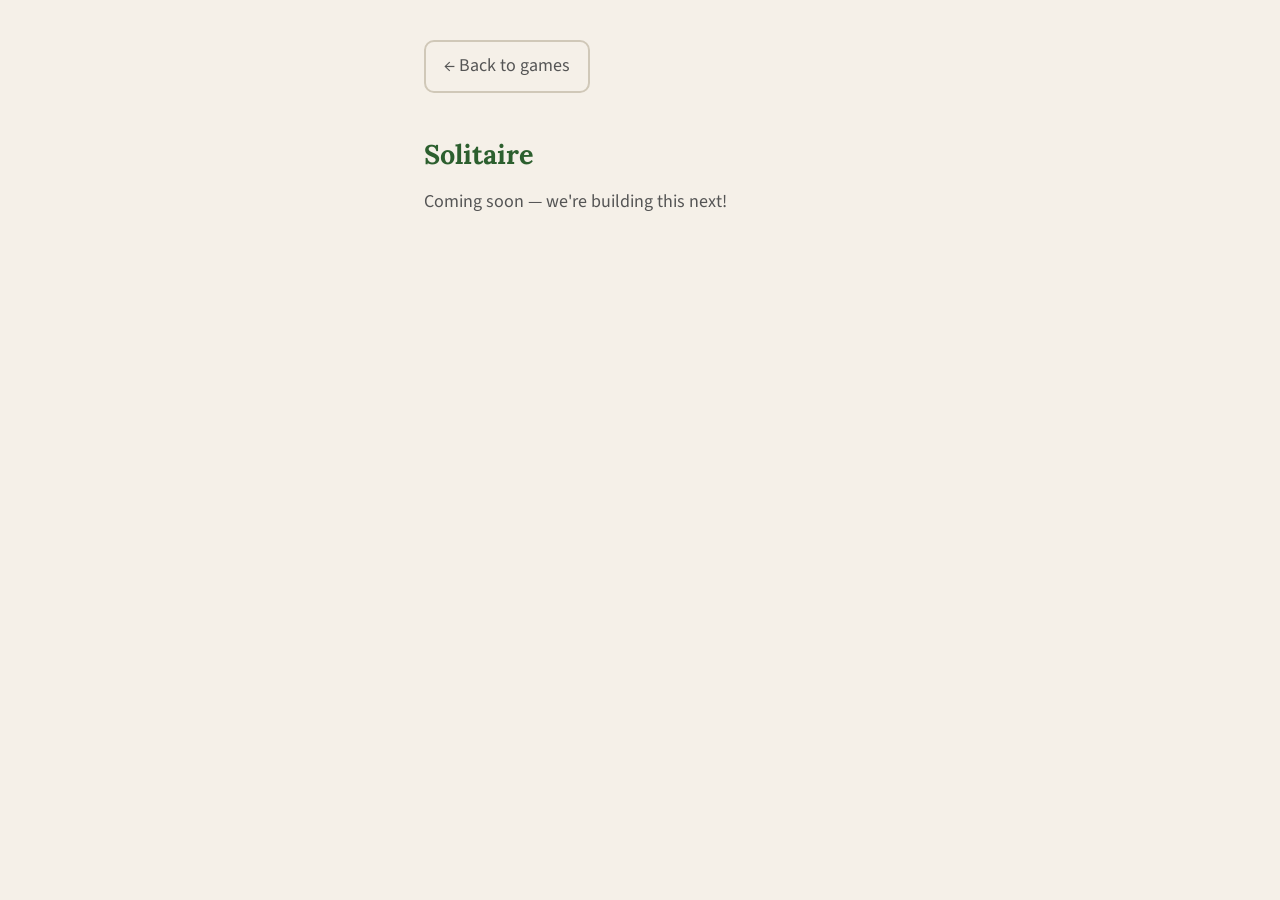
==== games/solitaire/index.html @ 072a04eb "Create index.html" ====
<!DOCTYPE html>
<html lang="en">
<head>
  <meta charset="UTF-8" />
  <meta name="viewport" content="width=device-width, initial-scale=1.0" />
  <title>Solitaire — SafePlay</title>
  <link rel="stylesheet" href="../../css/main.css" />
</head>
<body style="padding: 40px 24px; max-width: 480px; margin: 0 auto;">
  <a href="../../index.html" class="back-btn">&#8592; Back to games</a>
  <h2 style="margin-top: 40px; font-family: 'Lora', serif; color: #2C5F2E;">Solitaire</h2>
  <p style="margin-top: 12px; color: #555;">Coming soon — we're building this next!</p>
</body>
</html>
---- css/main.css ----
/* =============================================
   SafePlay — Main Stylesheet
   Designed for elderly users:
   - Large text (minimum 18px)
   - High contrast colours
   - Generous touch targets (minimum 44px tall)
   - Simple, calm layout with no distractions
   ============================================= */
 
/* --- Google Font (loaded from Google — remove if fully offline needed) --- */
@import url('https://fonts.googleapis.com/css2?family=Lora:wght@400;600&family=Source+Sans+3:wght@400;600&display=swap');
 
/* --- CSS Variables (easy to change the whole colour scheme here) --- */
:root {
  --bg:           #F5F0E8;   /* warm cream background — easy on the eyes */
  --surface:      #FFFFFF;   /* white cards */
  --primary:      #2C5F2E;   /* deep green — calm, trustworthy */
  --primary-dark: #1A3D1B;
  --accent:       #8B1A1A;   /* deep red for Solitaire card suits */
  --text:         #1A1A1A;   /* near-black for maximum readability */
  --text-muted:   #555555;
  --border:       #D0C8B8;
  --radius:       16px;
  --shadow:       0 4px 20px rgba(0,0,0,0.10);
}
 
/* --- Reset & Base --- */
*, *::before, *::after {
  box-sizing: border-box;
  margin: 0;
  padding: 0;
}
 
html {
  font-size: 18px; /* base size — larger than usual for readability */
  -webkit-text-size-adjust: 100%;
}
 
body {
  font-family: 'Source Sans 3', 'Helvetica Neue', sans-serif;
  background-color: var(--bg);
  color: var(--text);
  min-height: 100vh;
  line-height: 1.6;
}
 
/* --- Home Screen Layout --- */
.home-screen {
  max-width: 480px;
  margin: 0 auto;
  padding: 40px 24px 32px;
  display: flex;
  flex-direction: column;
  min-height: 100vh;
}
 
/* --- Header --- */
.home-header {
  text-align: center;
  margin-bottom: 48px;
}
 
.logo {
  font-size: 56px;
  line-height: 1;
  margin-bottom: 12px;
  color: var(--primary);
}
 
.home-header h1 {
  font-family: 'Lora', Georgia, serif;
  font-size: 2.4rem;   /* ~43px */
  font-weight: 600;
  color: var(--primary);
  letter-spacing: -0.5px;
  margin-bottom: 8px;
}
 
.tagline {
  font-size: 1rem;
  color: var(--text-muted);
  letter-spacing: 0.3px;
}
 
/* --- Game Cards Grid --- */
.game-grid {
  display: flex;
  flex-direction: column;
  gap: 20px;
  flex: 1;
}
 
/* --- Individual Game Card --- */
.game-card {
  display: flex;
  align-items: center;
  gap: 20px;
  background: var(--surface);
  border: 1.5px solid var(--border);
  border-radius: var(--radius);
  padding: 28px 24px;
  text-decoration: none;
  color: var(--text);
  box-shadow: var(--shadow);
  transition: transform 0.15s ease, box-shadow 0.15s ease;
  min-height: 100px; /* generous touch target */
  cursor: pointer;
}
 
.game-card:hover,
.game-card:focus {
  transform: translateY(-2px);
  box-shadow: 0 8px 28px rgba(0,0,0,0.14);
  outline: 3px solid var(--primary);
  outline-offset: 2px;
}
 
.game-card:active {
  transform: translateY(0px);
}
 
/* Solitaire card accent */
#card-solitaire {
  border-left: 6px solid var(--accent);
}
 
/* Sudoku card accent */
#card-sudoku {
  border-left: 6px solid var(--primary);
}
 
.game-icon {
  font-size: 2.4rem;
  width: 56px;
  text-align: center;
  flex-shrink: 0;
  line-height: 1;
}
 
.game-info {
  flex: 1;
}
 
.game-info h2 {
  font-family: 'Lora', Georgia, serif;
  font-size: 1.5rem;   /* ~27px */
  font-weight: 600;
  margin-bottom: 4px;
  color: var(--text);
}
 
.game-info p {
  font-size: 0.95rem;
  color: var(--text-muted);
}
 
.game-arrow {
  font-size: 2rem;
  color: var(--border);
  flex-shrink: 0;
}
 
/* --- Footer --- */
.home-footer {
  text-align: center;
  margin-top: 40px;
  padding-top: 20px;
  border-top: 1px solid var(--border);
}
 
.home-footer p {
  font-size: 0.85rem;
  color: var(--text-muted);
  letter-spacing: 0.2px;
}
 
/* --- Utility: back button (used inside game pages) --- */
.back-btn {
  display: inline-flex;
  align-items: center;
  gap: 8px;
  background: none;
  border: 2px solid var(--border);
  border-radius: 10px;
  padding: 10px 18px;
  font-size: 1rem;
  font-family: inherit;
  color: var(--text-muted);
  cursor: pointer;
  text-decoration: none;
  transition: border-color 0.15s, color 0.15s;
  min-height: 44px; /* iOS minimum touch target */
}
 
.back-btn:hover {
  border-color: var(--primary);
  color: var(--primary);
}
 
/* --- Responsive: larger screens get a bit more breathing room --- */
@media (min-width: 600px) {
  .home-screen {
    padding: 60px 32px 40px;
  }
  .game-card {
    padding: 32px 28px;
  }
}
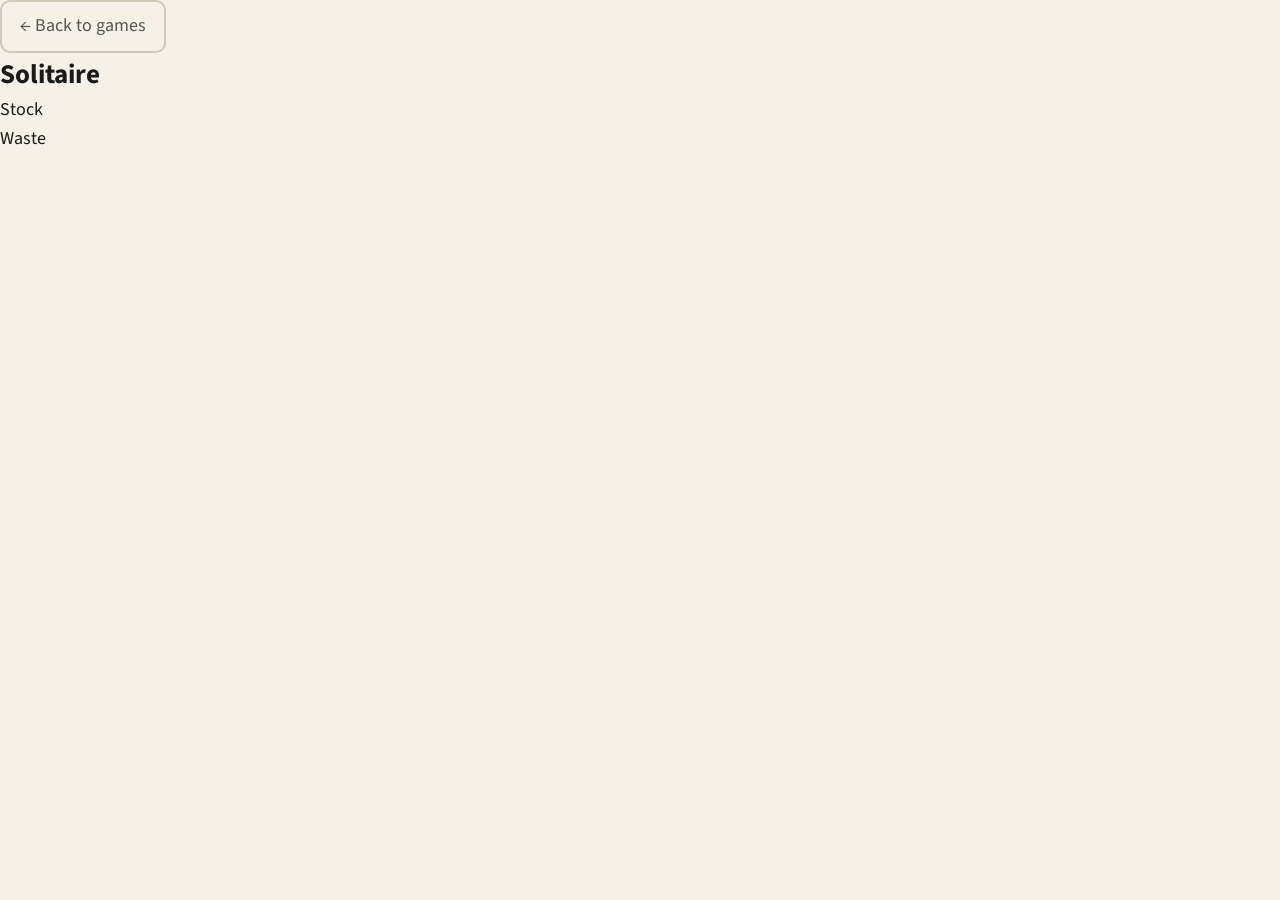
==== commit cf131ce2: "Update index.html" ====
--- a/games/solitaire/index.html
+++ b/games/solitaire/index.html
@@ -6,9 +6,50 @@
   <title>Solitaire — SafePlay</title>
   <link rel="stylesheet" href="../../css/main.css" />
 </head>
-<body style="padding: 40px 24px; max-width: 480px; margin: 0 auto;">
-  <a href="../../index.html" class="back-btn">&#8592; Back to games</a>
-  <h2 style="margin-top: 40px; font-family: 'Lora', serif; color: #2C5F2E;">Solitaire</h2>
-  <p style="margin-top: 12px; color: #555;">Coming soon — we're building this next!</p>
+
+<body>
+
+  <div class="solitaire-page">
+
+    <a href="../../index.html" class="back-btn">← Back to games</a>
+
+    <h2 class="game-title">Solitaire</h2>
+
+    <div id="game">
+
+      <!-- TOP ROW -->
+      <div id="top-row">
+
+        <div id="stock" class="pile">Stock</div>
+        <div id="waste" class="pile">Waste</div>
+
+        <div id="foundations">
+          <div class="foundation" data-f="0"></div>
+          <div class="foundation" data-f="1"></div>
+          <div class="foundation" data-f="2"></div>
+          <div class="foundation" data-f="3"></div>
+        </div>
+
+      </div>
+
+      <!-- TABLEAU -->
+      <div id="tableau">
+        <div class="column" data-col="0"></div>
+        <div class="column" data-col="1"></div>
+        <div class="column" data-col="2"></div>
+        <div class="column" data-col="3"></div>
+        <div class="column" data-col="4"></div>
+        <div class="column" data-col="5"></div>
+        <div class="column" data-col="6"></div>
+      </div>
+
+    </div>
+
+  </div>
+
+  <script src="game.js"></script>
+  <script src="ui.js"></script>
+  <script src="drag.js"></script>
+
 </body>
 </html>
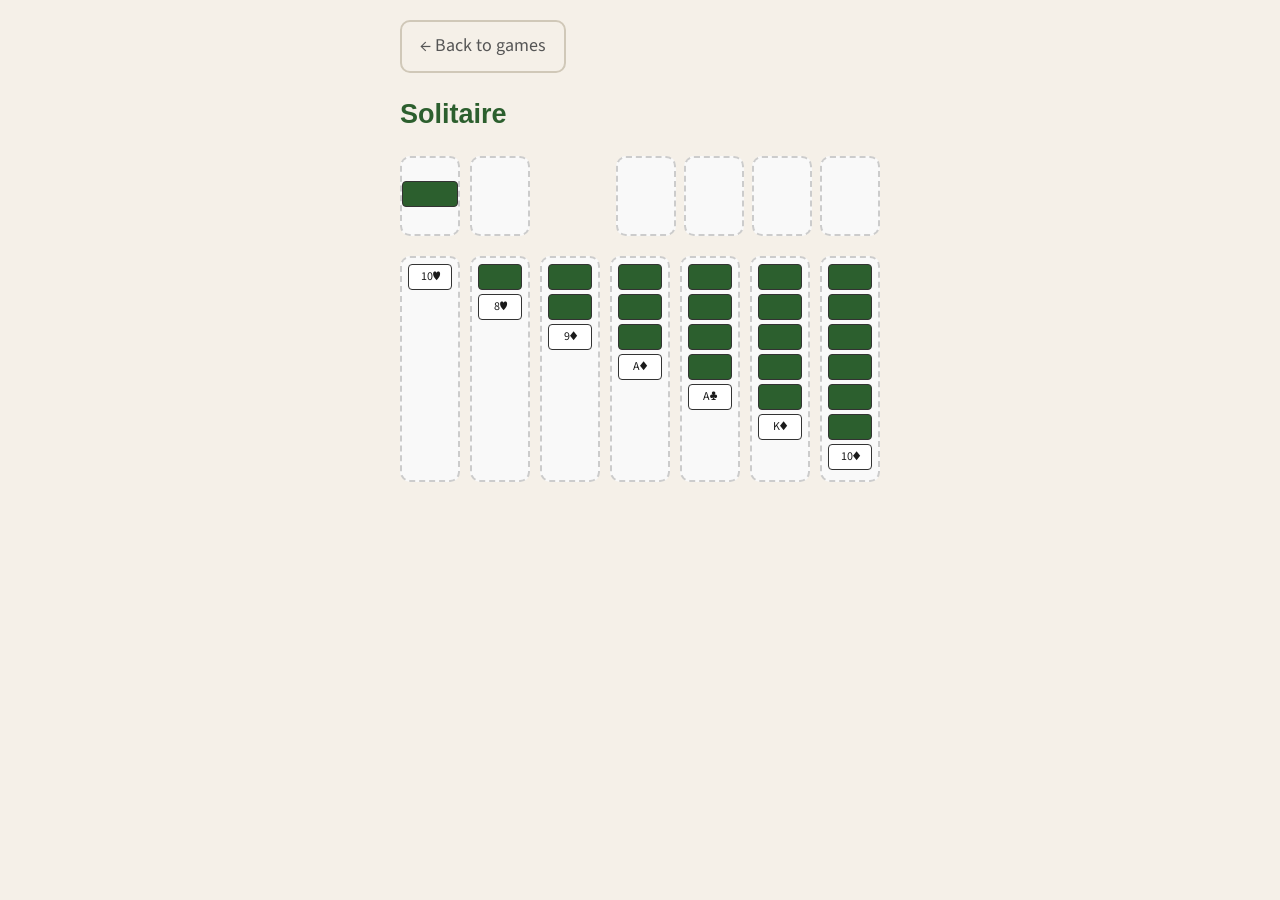
==== commit 0534907a: "Update index.html" ====
--- a/games/solitaire/index.html
+++ b/games/solitaire/index.html
@@ -47,9 +47,12 @@
 
   </div>
 
-  <script src="game.js"></script>
-  <script src="ui.js"></script>
-  <script src="drag.js"></script>
-
+<script src="game.js"></script>
+<script src="ui.js"></script>
+<script src="drag.js"></script>
+<script>
+  window.onload = () => startGame();
+</script>
+  
 </body>
 </html>
--- a/css/main.css
+++ b/css/main.css
@@ -206,4 +206,91 @@
     padding: 32px 28px;
   }
 }
- 
+
+
+/* =========================
+   SAFEPLAY SOLITAIRE
+   ========================= */
+
+.solitaire-page {
+  max-width: 520px;
+  margin: 0 auto;
+  padding: 20px;
+}
+
+.game-title {
+  margin-top: 20px;
+  color: #2C5F2E;
+  font-family: sans-serif;
+}
+
+#game {
+  margin-top: 20px;
+}
+
+/* TOP ROW */
+#top-row {
+  display: flex;
+  gap: 10px;
+  align-items: flex-start;
+  margin-bottom: 20px;
+}
+
+#foundations {
+  display: flex;
+  gap: 8px;
+  margin-left: auto;
+}
+
+/* PILES */
+.pile,
+.foundation,
+.column {
+  width: 60px;
+  min-height: 80px;
+  border: 2px dashed #ccc;
+  border-radius: 10px;
+  background: #f9f9f9;
+}
+
+/* TABLEAU */
+#tableau {
+  display: flex;
+  gap: 10px;
+  justify-content: center;
+}
+
+/* CARDS */
+.card {
+  width: 100%;
+  height: 26px;
+  background: white;
+  border: 1px solid #333;
+  border-radius: 4px;
+  margin-bottom: 4px;
+  display: flex;
+  align-items: center;
+  justify-content: center;
+  font-size: 12px;
+  user-select: none;
+}
+
+/* BACK OF CARD */
+.card.back {
+  background: #2C5F2E;
+  color: white;
+}
+
+.card {
+  cursor: pointer;
+}
+
+.column {
+  padding: 6px;
+}
+
+#stock, #waste {
+  display: flex;
+  align-items: center;
+  justify-content: center;
+}
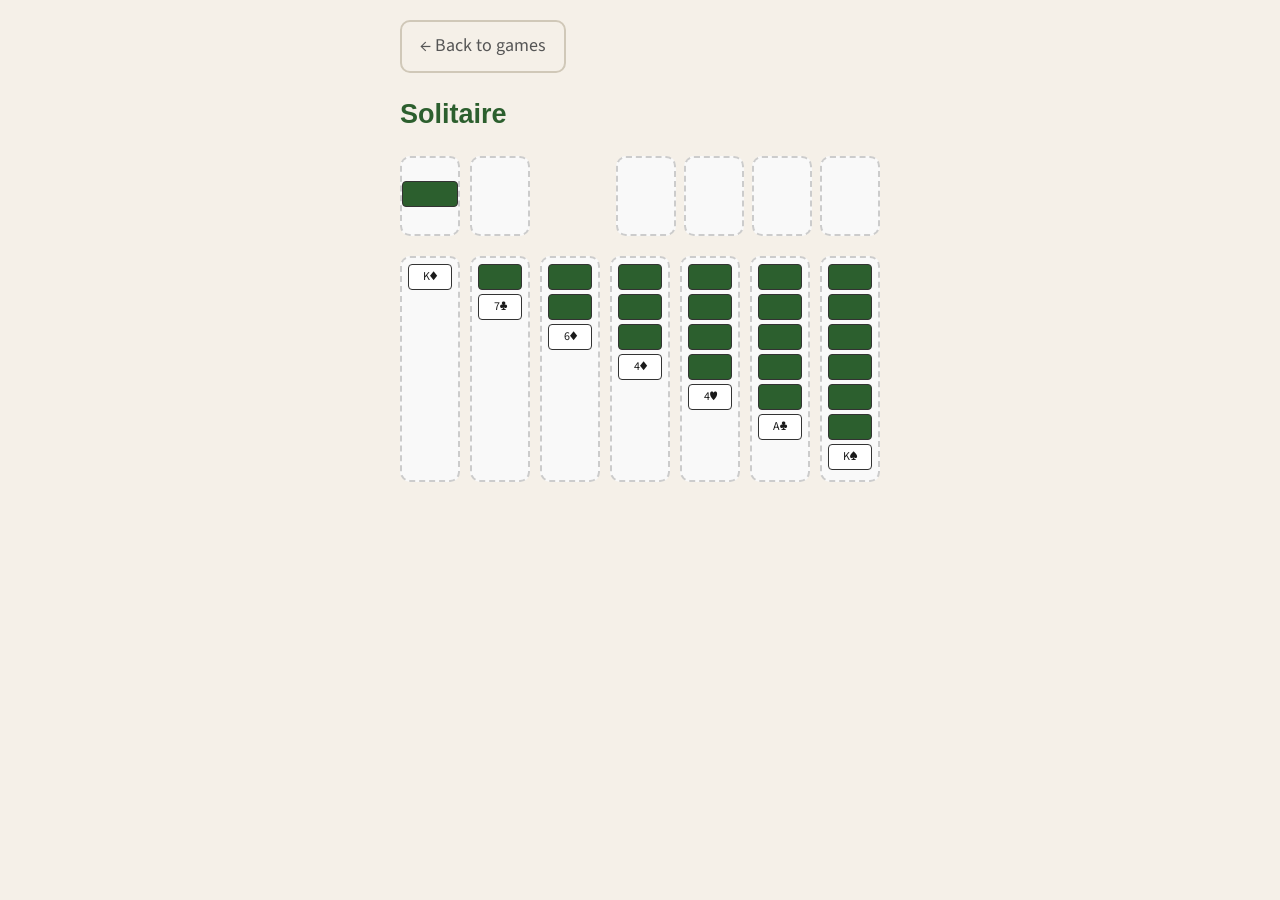
==== commit 0c0e5867: "Update index.html" ====
--- a/games/solitaire/index.html
+++ b/games/solitaire/index.html
@@ -47,9 +47,7 @@
 
   </div>
 
-<script src="game.js"></script>
-<script src="ui.js"></script>
-<script src="drag.js"></script>
+<script type="module" src="solitaire.js"></script>
 <script>
   window.onload = () => startGame();
 </script>
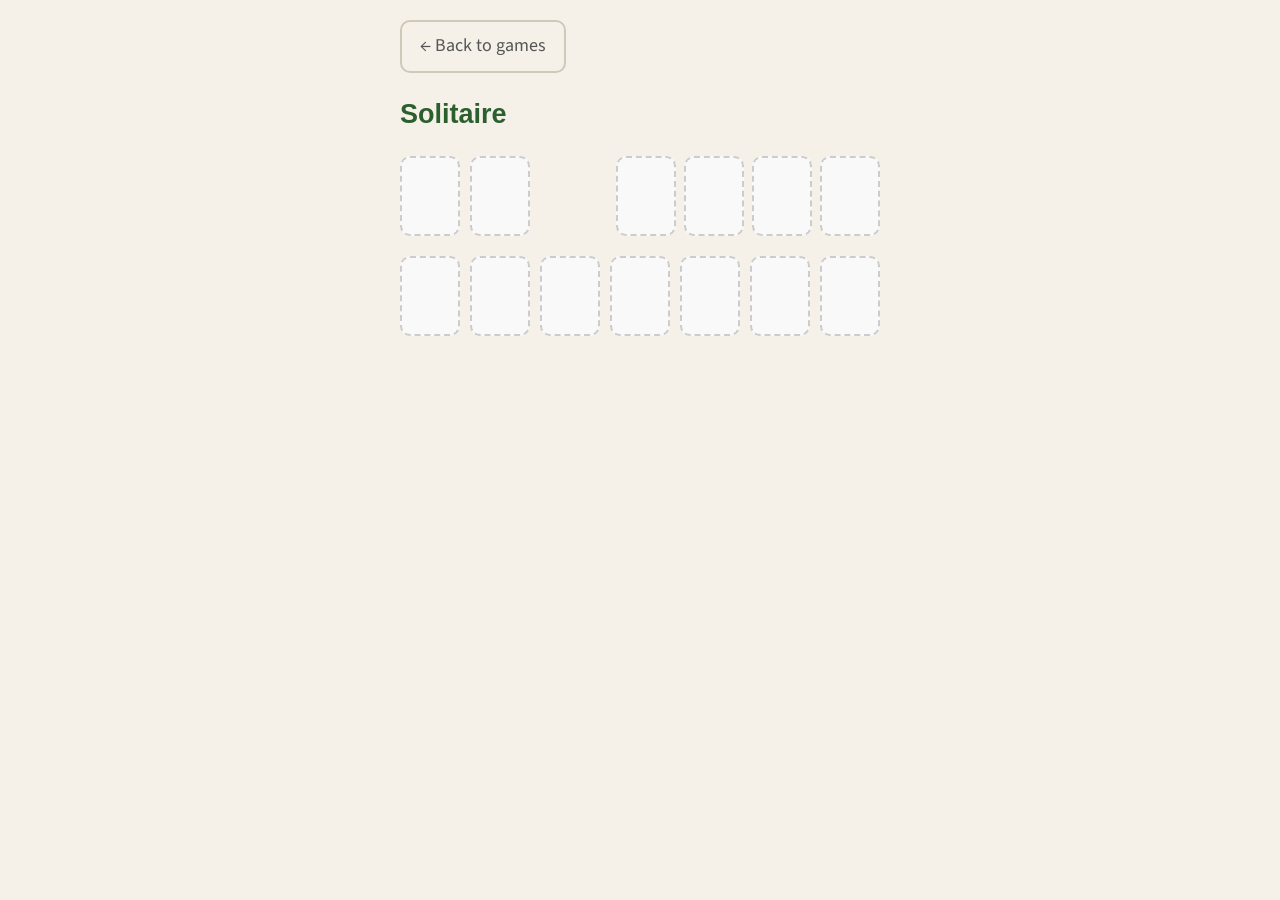
==== commit c811acdb: "Update index.html" ====
--- a/games/solitaire/index.html
+++ b/games/solitaire/index.html
@@ -17,11 +17,10 @@
 
     <div id="game">
 
-      <!-- TOP ROW -->
       <div id="top-row">
 
-        <div id="stock" class="pile">Stock</div>
-        <div id="waste" class="pile">Waste</div>
+        <div id="stock" class="pile"></div>
+        <div id="waste" class="pile"></div>
 
         <div id="foundations">
           <div class="foundation" data-f="0"></div>
@@ -32,7 +31,6 @@
 
       </div>
 
-      <!-- TABLEAU -->
       <div id="tableau">
         <div class="column" data-col="0"></div>
         <div class="column" data-col="1"></div>
@@ -48,9 +46,6 @@
   </div>
 
 <script type="module" src="solitaire.js"></script>
-<script>
-  window.onload = () => startGame();
-</script>
-  
+
 </body>
 </html>
--- a/css/main.css
+++ b/css/main.css
@@ -6,36 +6,36 @@
    - Generous touch targets (minimum 44px tall)
    - Simple, calm layout with no distractions
    ============================================= */
- 
-/* --- Google Font (loaded from Google — remove if fully offline needed) --- */
+
+/* --- Google Font --- */
 @import url('https://fonts.googleapis.com/css2?family=Lora:wght@400;600&family=Source+Sans+3:wght@400;600&display=swap');
- 
-/* --- CSS Variables (easy to change the whole colour scheme here) --- */
+
+/* --- CSS Variables --- */
 :root {
-  --bg:           #F5F0E8;   /* warm cream background — easy on the eyes */
-  --surface:      #FFFFFF;   /* white cards */
-  --primary:      #2C5F2E;   /* deep green — calm, trustworthy */
+  --bg:           #F5F0E8;
+  --surface:      #FFFFFF;
+  --primary:      #2C5F2E;
   --primary-dark: #1A3D1B;
-  --accent:       #8B1A1A;   /* deep red for Solitaire card suits */
-  --text:         #1A1A1A;   /* near-black for maximum readability */
+  --accent:       #8B1A1A;
+  --text:         #1A1A1A;
   --text-muted:   #555555;
   --border:       #D0C8B8;
   --radius:       16px;
   --shadow:       0 4px 20px rgba(0,0,0,0.10);
 }
- 
-/* --- Reset & Base --- */
+
+/* --- Reset --- */
 *, *::before, *::after {
   box-sizing: border-box;
   margin: 0;
   padding: 0;
 }
- 
+
 html {
-  font-size: 18px; /* base size — larger than usual for readability */
+  font-size: 18px;
   -webkit-text-size-adjust: 100%;
 }
- 
+
 body {
   font-family: 'Source Sans 3', 'Helvetica Neue', sans-serif;
   background-color: var(--bg);
@@ -43,8 +43,8 @@
   min-height: 100vh;
   line-height: 1.6;
 }
- 
-/* --- Home Screen Layout --- */
+
+/* --- Home Screen --- */
 .home-screen {
   max-width: 480px;
   margin: 0 auto;
@@ -53,44 +53,40 @@
   flex-direction: column;
   min-height: 100vh;
 }
- 
-/* --- Header --- */
+
 .home-header {
   text-align: center;
   margin-bottom: 48px;
 }
- 
+
 .logo {
   font-size: 56px;
   line-height: 1;
   margin-bottom: 12px;
   color: var(--primary);
 }
- 
+
 .home-header h1 {
   font-family: 'Lora', Georgia, serif;
-  font-size: 2.4rem;   /* ~43px */
+  font-size: 2.4rem;
   font-weight: 600;
   color: var(--primary);
-  letter-spacing: -0.5px;
   margin-bottom: 8px;
 }
- 
+
 .tagline {
   font-size: 1rem;
   color: var(--text-muted);
-  letter-spacing: 0.3px;
-}
- 
-/* --- Game Cards Grid --- */
+}
+
+/* --- Game Cards --- */
 .game-grid {
   display: flex;
   flex-direction: column;
   gap: 20px;
   flex: 1;
 }
- 
-/* --- Individual Game Card --- */
+
 .game-card {
   display: flex;
   align-items: center;
@@ -103,115 +99,30 @@
   color: var(--text);
   box-shadow: var(--shadow);
   transition: transform 0.15s ease, box-shadow 0.15s ease;
-  min-height: 100px; /* generous touch target */
+  min-height: 100px;
   cursor: pointer;
 }
- 
+
 .game-card:hover,
 .game-card:focus {
   transform: translateY(-2px);
   box-shadow: 0 8px 28px rgba(0,0,0,0.14);
   outline: 3px solid var(--primary);
-  outline-offset: 2px;
-}
- 
+}
+
 .game-card:active {
   transform: translateY(0px);
 }
- 
-/* Solitaire card accent */
+
 #card-solitaire {
   border-left: 6px solid var(--accent);
 }
- 
-/* Sudoku card accent */
+
 #card-sudoku {
   border-left: 6px solid var(--primary);
 }
- 
-.game-icon {
-  font-size: 2.4rem;
-  width: 56px;
-  text-align: center;
-  flex-shrink: 0;
-  line-height: 1;
-}
- 
-.game-info {
-  flex: 1;
-}
- 
-.game-info h2 {
-  font-family: 'Lora', Georgia, serif;
-  font-size: 1.5rem;   /* ~27px */
-  font-weight: 600;
-  margin-bottom: 4px;
-  color: var(--text);
-}
- 
-.game-info p {
-  font-size: 0.95rem;
-  color: var(--text-muted);
-}
- 
-.game-arrow {
-  font-size: 2rem;
-  color: var(--border);
-  flex-shrink: 0;
-}
- 
-/* --- Footer --- */
-.home-footer {
-  text-align: center;
-  margin-top: 40px;
-  padding-top: 20px;
-  border-top: 1px solid var(--border);
-}
- 
-.home-footer p {
-  font-size: 0.85rem;
-  color: var(--text-muted);
-  letter-spacing: 0.2px;
-}
- 
-/* --- Utility: back button (used inside game pages) --- */
-.back-btn {
-  display: inline-flex;
-  align-items: center;
-  gap: 8px;
-  background: none;
-  border: 2px solid var(--border);
-  border-radius: 10px;
-  padding: 10px 18px;
-  font-size: 1rem;
-  font-family: inherit;
-  color: var(--text-muted);
-  cursor: pointer;
-  text-decoration: none;
-  transition: border-color 0.15s, color 0.15s;
-  min-height: 44px; /* iOS minimum touch target */
-}
- 
-.back-btn:hover {
-  border-color: var(--primary);
-  color: var(--primary);
-}
- 
-/* --- Responsive: larger screens get a bit more breathing room --- */
-@media (min-width: 600px) {
-  .home-screen {
-    padding: 60px 32px 40px;
-  }
-  .game-card {
-    padding: 32px 28px;
-  }
-}
-
-
-/* =========================
-   SAFEPLAY SOLITAIRE
-   ========================= */
-
+
+/* --- Game Page Layout --- */
 .solitaire-page {
   max-width: 520px;
   margin: 0 auto;
@@ -220,7 +131,7 @@
 
 .game-title {
   margin-top: 20px;
-  color: #2C5F2E;
+  color: var(--primary);
   font-family: sans-serif;
 }
 
@@ -228,11 +139,10 @@
   margin-top: 20px;
 }
 
-/* TOP ROW */
+/* --- Layout --- */
 #top-row {
   display: flex;
   gap: 10px;
-  align-items: flex-start;
   margin-bottom: 20px;
 }
 
@@ -242,7 +152,7 @@
   margin-left: auto;
 }
 
-/* PILES */
+/* --- Piles --- */
 .pile,
 .foundation,
 .column {
@@ -253,14 +163,14 @@
   background: #f9f9f9;
 }
 
-/* TABLEAU */
+/* --- Tableau --- */
 #tableau {
   display: flex;
   gap: 10px;
   justify-content: center;
 }
 
-/* CARDS */
+/* --- Cards --- */
 .card {
   width: 100%;
   height: 26px;
@@ -273,24 +183,60 @@
   justify-content: center;
   font-size: 12px;
   user-select: none;
-}
-
-/* BACK OF CARD */
+  cursor: pointer;
+
+  transition: transform 0.2s ease, opacity 0.2s ease;
+}
+
 .card.back {
-  background: #2C5F2E;
+  background: var(--primary);
   color: white;
 }
 
-.card {
-  cursor: pointer;
-}
-
-.column {
-  padding: 6px;
-}
-
-#stock, #waste {
-  display: flex;
+/* --- STATE STYLES --- */
+.card.selected {
+  outline: 3px solid var(--primary);
+}
+
+.card.invalid-flash {
+  animation: shake 0.2s ease;
+}
+
+.card.moving {
+  transform: translateY(-6px) scale(1.05);
+  opacity: 0.7;
+}
+
+/* --- Animation --- */
+@keyframes shake {
+  0% { transform: translateX(0); }
+  25% { transform: translateX(-4px); }
+  50% { transform: translateX(4px); }
+  75% { transform: translateX(-4px); }
+  100% { transform: translateX(0); }
+}
+
+/* --- Utility --- */
+.back-btn {
+  display: inline-flex;
   align-items: center;
-  justify-content: center;
-}
+  gap: 8px;
+  border: 2px solid var(--border);
+  border-radius: 10px;
+  padding: 10px 18px;
+  font-size: 1rem;
+  color: var(--text-muted);
+  text-decoration: none;
+  min-height: 44px;
+}
+
+/* --- Responsive --- */
+@media (min-width: 600px) {
+  .home-screen {
+    padding: 60px 32px 40px;
+  }
+
+  .game-card {
+    padding: 32px 28px;
+  }
+}
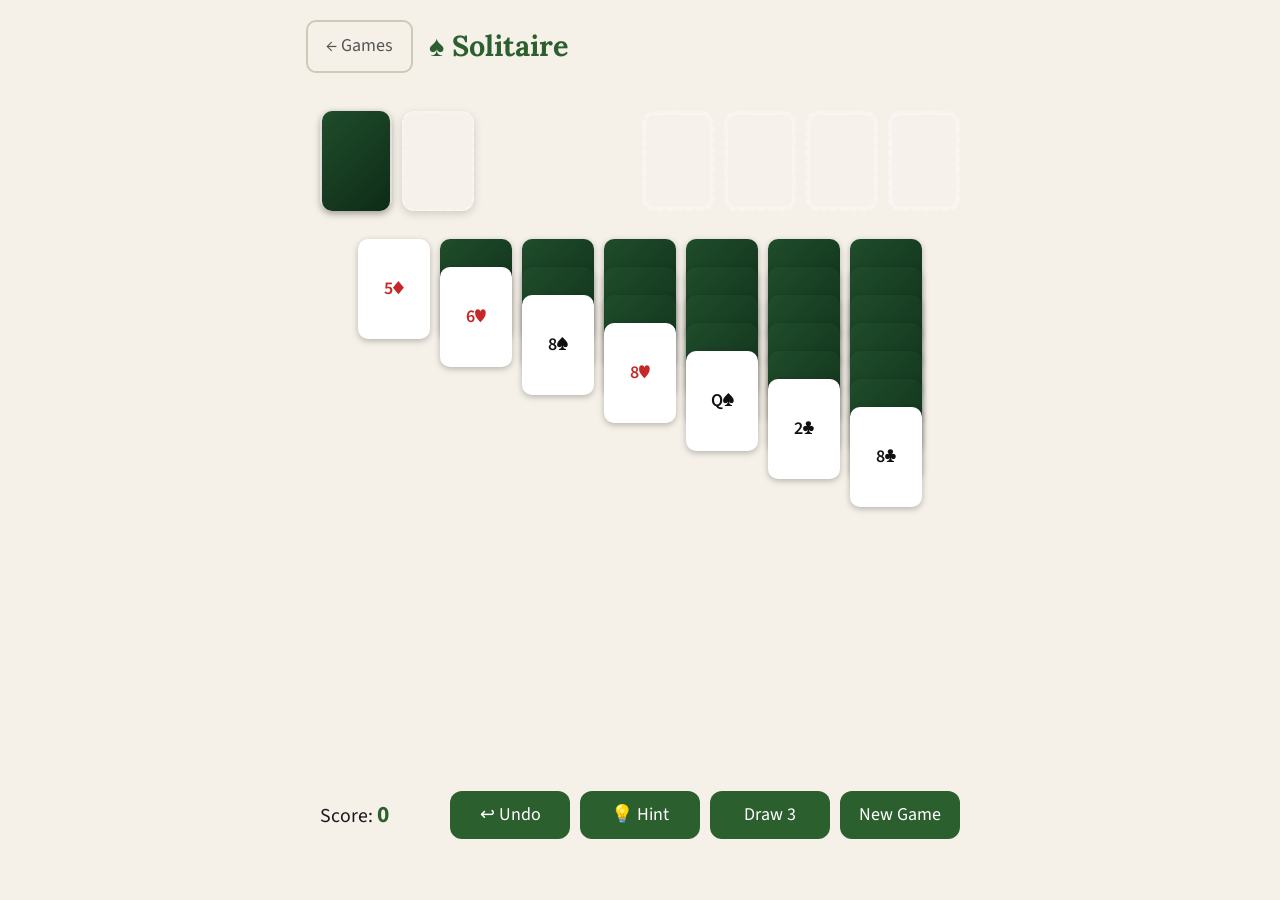
==== commit ce380f97: "Update index.html" ====
--- a/games/solitaire/index.html
+++ b/games/solitaire/index.html
@@ -3,34 +3,42 @@
 <head>
   <meta charset="UTF-8" />
   <meta name="viewport" content="width=device-width, initial-scale=1.0" />
+  <meta name="apple-mobile-web-app-capable" content="yes" />
   <title>Solitaire — SafePlay</title>
   <link rel="stylesheet" href="../../css/main.css" />
+  <link rel="stylesheet" href="solitaire.css" />
 </head>
-
 <body>
 
   <div class="solitaire-page">
 
-    <a href="../../index.html" class="back-btn">← Back to games</a>
-
-    <h2 class="game-title">Solitaire</h2>
+    <div class="page-header">
+      <a href="../../index.html" class="back-btn">&#8592; Games</a>
+      <h1 class="game-title">♠ Solitaire</h1>
+    </div>
 
     <div id="game">
 
+      <!-- Top row: stock/waste on left, foundations on right -->
       <div id="top-row">
 
-        <div id="stock" class="pile"></div>
-        <div id="waste" class="pile"></div>
+        <div id="stock-waste">
+          <div id="stock"></div>
+          <div id="waste"></div>
+        </div>
+
+        <div id="spacer"></div>
 
         <div id="foundations">
-          <div class="foundation" data-f="0"></div>
-          <div class="foundation" data-f="1"></div>
-          <div class="foundation" data-f="2"></div>
-          <div class="foundation" data-f="3"></div>
+          <div class="foundation" data-index="0"></div>
+          <div class="foundation" data-index="1"></div>
+          <div class="foundation" data-index="2"></div>
+          <div class="foundation" data-index="3"></div>
         </div>
 
       </div>
 
+      <!-- Tableau: 7 columns -->
       <div id="tableau">
         <div class="column" data-col="0"></div>
         <div class="column" data-col="1"></div>
@@ -41,11 +49,11 @@
         <div class="column" data-col="6"></div>
       </div>
 
-    </div>
+    </div><!-- #game -->
 
-  </div>
+  </div><!-- .solitaire-page -->
 
-<script type="module" src="solitaire.js"></script>
+  <script type="module" src="solitaire.js"></script>
 
 </body>
 </html>
--- a/css/main.css
+++ b/css/main.css
@@ -1,242 +1,293 @@
 /* =============================================
    SafePlay — Main Stylesheet
-   Designed for elderly users:
-   - Large text (minimum 18px)
-   - High contrast colours
-   - Generous touch targets (minimum 44px tall)
-   - Simple, calm layout with no distractions
-   ============================================= */
-
-/* --- Google Font --- */
+============================================= */
+
 @import url('https://fonts.googleapis.com/css2?family=Lora:wght@400;600&family=Source+Sans+3:wght@400;600&display=swap');
 
-/* --- CSS Variables --- */
-:root {
-  --bg:           #F5F0E8;
-  --surface:      #FFFFFF;
-  --primary:      #2C5F2E;
-  --primary-dark: #1A3D1B;
-  --accent:       #8B1A1A;
-  --text:         #1A1A1A;
-  --text-muted:   #555555;
-  --border:       #D0C8B8;
-  --radius:       16px;
-  --shadow:       0 4px 20px rgba(0,0,0,0.10);
-}
-
-/* --- Reset --- */
-*, *::before, *::after {
-  box-sizing: border-box;
-  margin: 0;
-  padding: 0;
-}
-
-html {
-  font-size: 18px;
-  -webkit-text-size-adjust: 100%;
-}
-
-body {
-  font-family: 'Source Sans 3', 'Helvetica Neue', sans-serif;
-  background-color: var(--bg);
-  color: var(--text);
-  min-height: 100vh;
-  line-height: 1.6;
-}
-
-/* --- Home Screen --- */
-.home-screen {
-  max-width: 480px;
-  margin: 0 auto;
-  padding: 40px 24px 32px;
-  display: flex;
-  flex-direction: column;
-  min-height: 100vh;
-}
-
-.home-header {
-  text-align: center;
-  margin-bottom: 48px;
-}
-
-.logo {
-  font-size: 56px;
-  line-height: 1;
-  margin-bottom: 12px;
-  color: var(--primary);
-}
-
-.home-header h1 {
-  font-family: 'Lora', Georgia, serif;
-  font-size: 2.4rem;
-  font-weight: 600;
-  color: var(--primary);
-  margin-bottom: 8px;
-}
-
-.tagline {
-  font-size: 1rem;
-  color: var(--text-muted);
-}
-
-/* --- Game Cards --- */
-.game-grid {
-  display: flex;
-  flex-direction: column;
-  gap: 20px;
-  flex: 1;
-}
-
-.game-card {
-  display: flex;
-  align-items: center;
-  gap: 20px;
-  background: var(--surface);
-  border: 1.5px solid var(--border);
-  border-radius: var(--radius);
-  padding: 28px 24px;
-  text-decoration: none;
-  color: var(--text);
-  box-shadow: var(--shadow);
-  transition: transform 0.15s ease, box-shadow 0.15s ease;
-  min-height: 100px;
-  cursor: pointer;
-}
-
-.game-card:hover,
-.game-card:focus {
-  transform: translateY(-2px);
-  box-shadow: 0 8px 28px rgba(0,0,0,0.14);
-  outline: 3px solid var(--primary);
-}
-
-.game-card:active {
-  transform: translateY(0px);
-}
-
-#card-solitaire {
-  border-left: 6px solid var(--accent);
-}
-
-#card-sudoku {
-  border-left: 6px solid var(--primary);
-}
-
-/* --- Game Page Layout --- */
-.solitaire-page {
-  max-width: 520px;
-  margin: 0 auto;
-  padding: 20px;
-}
-
-.game-title {
-  margin-top: 20px;
-  color: var(--primary);
-  font-family: sans-serif;
-}
-
-#game {
-  margin-top: 20px;
-}
-
-/* --- Layout --- */
-#top-row {
-  display: flex;
-  gap: 10px;
-  margin-bottom: 20px;
-}
-
-#foundations {
-  display: flex;
-  gap: 8px;
-  margin-left: auto;
-}
-
-/* --- Piles --- */
-.pile,
-.foundation,
-.column {
-  width: 60px;
-  min-height: 80px;
-  border: 2px dashed #ccc;
-  border-radius: 10px;
-  background: #f9f9f9;
-}
-
-/* --- Tableau --- */
-#tableau {
-  display: flex;
-  gap: 10px;
-  justify-content: center;
-}
-
-/* --- Cards --- */
-.card {
-  width: 100%;
-  height: 26px;
-  background: white;
-  border: 1px solid #333;
-  border-radius: 4px;
-  margin-bottom: 4px;
-  display: flex;
-  align-items: center;
-  justify-content: center;
-  font-size: 12px;
-  user-select: none;
-  cursor: pointer;
-
-  transition: transform 0.2s ease, opacity 0.2s ease;
-}
-
-.card.back {
-  background: var(--primary);
-  color: white;
-}
-
-/* --- STATE STYLES --- */
-.card.selected {
-  outline: 3px solid var(--primary);
-}
-
-.card.invalid-flash {
-  animation: shake 0.2s ease;
-}
-
-.card.moving {
-  transform: translateY(-6px) scale(1.05);
-  opacity: 0.7;
-}
-
-/* --- Animation --- */
-@keyframes shake {
-  0% { transform: translateX(0); }
-  25% { transform: translateX(-4px); }
-  50% { transform: translateX(4px); }
-  75% { transform: translateX(-4px); }
-  100% { transform: translateX(0); }
-}
-
-/* --- Utility --- */
-.back-btn {
-  display: inline-flex;
-  align-items: center;
-  gap: 8px;
-  border: 2px solid var(--border);
-  border-radius: 10px;
-  padding: 10px 18px;
-  font-size: 1rem;
-  color: var(--text-muted);
-  text-decoration: none;
-  min-height: 44px;
-}
-
-/* --- Responsive --- */
-@media (min-width: 600px) {
-  .home-screen {
-    padding: 60px 32px 40px;
-  }
-
-  .game-card {
-    padding: 32px 28px;
-  }
-}
+:root{
+  --bg:#F5F0E8;
+  --surface:#FFFFFF;
+  --primary:#2C5F2E;
+  --primary-dark:#1A3D1B;
+  --accent:#8B1A1A;
+  --text:#1A1A1A;
+  --text-muted:#555555;
+  --border:#D0C8B8;
+  --radius:16px;
+  --shadow:0 4px 20px rgba(0,0,0,.10);
+}
+
+*,
+*::before,
+*::after{
+  box-sizing:border-box;
+  margin:0;
+  padding:0;
+}
+
+html{
+  font-size:18px;
+  -webkit-text-size-adjust:100%;
+}
+
+body{
+  font-family:'Source Sans 3','Helvetica Neue',sans-serif;
+  background:var(--bg);
+  color:var(--text);
+  min-height:100vh;
+  line-height:1.6;
+}
+
+/* =========================
+   HOME
+========================= */
+
+.home-screen{
+  max-width:480px;
+  margin:0 auto;
+  padding:40px 24px 32px;
+  display:flex;
+  flex-direction:column;
+  min-height:100vh;
+}
+
+.home-header{
+  text-align:center;
+  margin-bottom:48px;
+}
+
+.logo{
+  font-size:56px;
+  margin-bottom:12px;
+  color:var(--primary);
+}
+
+.home-header h1{
+  font-family:'Lora',Georgia,serif;
+  font-size:2.4rem;
+  color:var(--primary);
+  margin-bottom:8px;
+}
+
+.tagline{
+  color:var(--text-muted);
+}
+
+.game-grid{
+  display:flex;
+  flex-direction:column;
+  gap:20px;
+}
+
+.game-card{
+  display:flex;
+  align-items:center;
+  gap:20px;
+  background:var(--surface);
+  border:1.5px solid var(--border);
+  border-radius:var(--radius);
+  padding:28px 24px;
+  text-decoration:none;
+  color:var(--text);
+  box-shadow:var(--shadow);
+  min-height:100px;
+}
+
+#card-solitaire{
+  border-left:6px solid var(--accent);
+}
+
+#card-sudoku{
+  border-left:6px solid var(--primary);
+}
+
+/* =========================
+   BACK BUTTON
+========================= */
+
+.back-btn{
+  display:inline-flex;
+  align-items:center;
+  gap:8px;
+  border:2px solid var(--border);
+  border-radius:10px;
+  padding:10px 18px;
+  color:var(--text-muted);
+  text-decoration:none;
+  margin-bottom:18px;
+}
+
+/* =========================
+   SOLITAIRE
+========================= */
+
+.solitaire-page{
+  max-width:980px;
+  margin:0 auto;
+  padding:24px;
+}
+
+.game-title{
+  font-family:'Lora',Georgia,serif;
+  font-size:2rem;
+  margin-bottom:18px;
+}
+
+#game{
+  display:flex;
+  flex-direction:column;
+  align-items:center;
+  width:100%;
+}
+
+/* ---------- top row ---------- */
+
+#top-row{
+  display:flex;
+  justify-content:center;
+  align-items:flex-start;
+  gap:56px;
+  flex-wrap:wrap;
+  width:100%;
+  margin-bottom:36px;
+}
+
+#stock,
+#waste{
+  width:80px;
+  height:110px;
+  border-radius:14px;
+  background:rgba(255,255,255,.2);
+  box-shadow:0 3px 8px rgba(0,0,0,.15);
+  display:flex;
+  align-items:center;
+  justify-content:center;
+  position:relative;
+}
+
+#foundations{
+  display:flex;
+  gap:12px;
+}
+
+.foundation{
+  width:80px;
+  height:110px;
+  border-radius:14px;
+  background:rgba(255,255,255,.2);
+  box-shadow:inset 0 0 0 2px rgba(255,255,255,.35);
+  position:relative;
+}
+
+/* ---------- tableau ---------- */
+
+#tableau{
+  display:flex;
+  justify-content:center;
+  gap:16px;
+  width:100%;
+}
+
+.column{
+  width:80px;
+  min-height:560px;
+  position:relative;
+  flex-shrink:0;
+}
+
+/* =========================
+   CARDS
+========================= */
+
+/* base card for stock/waste/foundation */
+.card{
+  width:80px;
+  height:110px;
+  border-radius:12px;
+  background:#fff;
+  box-shadow:0 3px 8px rgba(0,0,0,.22);
+
+  display:flex;
+  align-items:center;
+  justify-content:center;
+
+  font-size:20px;
+  user-select:none;
+
+  position:relative;
+}
+
+/* ONLY tableau cards absolute */
+#tableau .card{
+  position:absolute;
+  left:0;
+}
+
+.card.back{
+  background:linear-gradient(135deg,#1f4d2b,#0e2b17);
+}
+
+.card.selected{
+  outline:3px solid #ffd54f;
+}
+
+.card-value.red{
+  color:#c62828;
+  font-weight:600;
+}
+
+.card-value.black{
+  color:#111;
+  font-weight:600;
+}
+
+/* =========================
+   GAME BUTTONS
+========================= */
+
+#ui{
+  margin-top:28px;
+  display:flex;
+  gap:16px;
+}
+
+#ui button{
+  min-height:48px;
+  min-width:120px;
+  border:none;
+  border-radius:12px;
+  font-size:1rem;
+  cursor:pointer;
+  background:var(--primary);
+  color:white;
+}
+
+#win{
+  margin-top:22px;
+  font-size:1.5rem;
+  font-weight:600;
+  color:var(--primary);
+
+.column,
+.foundation{
+  min-height:120px;
+}
+
+.moving{
+ outline:3px solid #ffd54f;
+}
+
+.card{
+ cursor:grab;
+}
+
+.card:active{
+ cursor:grabbing;
+}
+
+/* buttons above cards */
+#ui{
+ position:relative;
+ z-index:999;
+ margin-top:40px;
+}
--- a/games/solitaire/solitaire.css
+++ b/games/solitaire/solitaire.css
@@ -0,0 +1,277 @@
+/* solitaire.css */
+
+/* ─── PAGE ────────────────────────────────────────────────── */
+
+.solitaire-page {
+  max-width: 700px;
+  margin: 0 auto;
+  padding: 20px 16px 40px;
+  user-select: none;
+}
+
+.page-header {
+  display: flex;
+  align-items: center;
+  gap: 16px;
+  margin-bottom: 20px;
+}
+
+.game-title {
+  font-family: 'Lora', Georgia, serif;
+  font-size: 1.6rem;
+  color: var(--primary);
+  flex: 1;
+}
+
+/* ─── LAYOUT ─────────────────────────────────────────────── */
+
+#game {
+  display: flex;
+  flex-direction: column;
+  align-items: center;
+  width: 100%;
+}
+
+/* top row: stock + waste + gap + foundations */
+#top-row {
+  display: flex;
+  align-items: flex-start;
+  gap: 10px;
+  width: 100%;
+  max-width: 640px;
+  margin-bottom: 28px;
+  flex-wrap: wrap;
+}
+
+#stock-waste {
+  display: flex;
+  gap: 10px;
+  flex-shrink: 0;
+}
+
+#spacer { flex: 1; }
+
+#foundations {
+  display: flex;
+  gap: 10px;
+  flex-shrink: 0;
+}
+
+/* ─── STOCK & WASTE ───────────────────────────────────────── */
+
+#stock,
+#waste {
+  width: 72px;
+  height: 100px;
+  border-radius: 12px;
+  background: rgba(255,255,255,0.15);
+  border: 2px dashed rgba(255,255,255,0.3);
+  position: relative;
+  flex-shrink: 0;
+}
+
+/* ─── FOUNDATION SLOTS ────────────────────────────────────── */
+
+.foundation {
+  width: 72px;
+  height: 100px;
+  border-radius: 12px;
+  background: rgba(255,255,255,0.12);
+  border: 2px dashed rgba(255,255,255,0.3);
+  position: relative;
+  cursor: pointer;
+}
+
+/* ─── TABLEAU ─────────────────────────────────────────────── */
+
+#tableau {
+  display: flex;
+  justify-content: center;
+  gap: 10px;
+  width: 100%;
+  max-width: 640px;
+}
+
+.column {
+  width: 72px;
+  min-height: 520px;
+  position: relative;
+  flex-shrink: 0;
+  border-radius: 12px;
+  cursor: pointer;
+}
+
+/* ─── CARDS ───────────────────────────────────────────────── */
+
+.card {
+  width: 72px;
+  height: 100px;
+  border-radius: 10px;
+  background: #fff;
+  box-shadow: 0 2px 6px rgba(0,0,0,0.25);
+  display: flex;
+  align-items: center;
+  justify-content: center;
+  font-size: 17px;
+  cursor: pointer;
+  position: relative;
+  transition: box-shadow 0.1s;
+}
+
+/* face-down */
+.card.back {
+  background: linear-gradient(135deg, #1f4d2b 0%, #0e2b17 100%);
+  background-image:
+    linear-gradient(135deg, #1f4d2b 0%, #0e2b17 100%),
+    repeating-linear-gradient(
+      45deg,
+      transparent,
+      transparent 6px,
+      rgba(255,255,255,0.04) 6px,
+      rgba(255,255,255,0.04) 12px
+    );
+}
+
+/* empty stock: show recycle symbol */
+.card.back.stock-empty {
+  background: rgba(255,255,255,0.12);
+  border: 2px dashed rgba(255,255,255,0.4);
+  color: rgba(255,255,255,0.6);
+  font-size: 28px;
+}
+.card.back.stock-empty::after {
+  content: "↺";
+  color: rgba(255,255,255,0.7);
+  font-size: 32px;
+}
+
+/* selected card */
+.card.selected {
+  box-shadow: 0 0 0 3px #ffd54f, 0 4px 12px rgba(0,0,0,0.3);
+  z-index: 100 !important;
+}
+
+/* hint highlighting */
+.card.hint-source {
+  box-shadow: 0 0 0 3px #42a5f5, 0 4px 12px rgba(0,0,0,0.3);
+  animation: hint-pulse 0.6s ease-in-out infinite alternate;
+}
+
+.hint-target {
+  box-shadow: 0 0 0 3px #66bb6a !important;
+  animation: hint-pulse-green 0.6s ease-in-out infinite alternate;
+}
+
+@keyframes hint-pulse {
+  from { box-shadow: 0 0 0 3px #42a5f5; }
+  to   { box-shadow: 0 0 0 6px #42a5f5, 0 0 20px #42a5f5; }
+}
+@keyframes hint-pulse-green {
+  from { box-shadow: 0 0 0 3px #66bb6a; }
+  to   { box-shadow: 0 0 0 6px #66bb6a, 0 0 20px #66bb6a; }
+}
+
+/* dragging */
+.moving {
+  opacity: 0.6;
+  cursor: grabbing !important;
+}
+
+/* card value text */
+.card-value {
+  font-size: 18px;
+  font-weight: 600;
+  line-height: 1;
+}
+
+.card-value.red   { color: #c62828; }
+.card-value.black { color: #111111; }
+
+/* ─── UI BAR ──────────────────────────────────────────────── */
+
+#ui {
+  margin-top: 32px;
+  width: 100%;
+  max-width: 640px;
+  display: flex;
+  align-items: center;
+  gap: 12px;
+  flex-wrap: wrap;
+}
+
+.score-box {
+  font-size: 1.1rem;
+  color: var(--text);
+  flex: 1;
+  min-width: 100px;
+}
+
+.score-box strong {
+  color: var(--primary);
+  font-size: 1.3rem;
+}
+
+.ui-buttons {
+  display: flex;
+  gap: 10px;
+  flex-wrap: wrap;
+}
+
+.ui-buttons button {
+  min-height: 44px;
+  padding: 0 18px;
+  border: none;
+  border-radius: 10px;
+  font-size: 0.95rem;
+  font-family: inherit;
+  cursor: pointer;
+  background: var(--primary);
+  color: #fff;
+  transition: background 0.15s;
+}
+
+.ui-buttons button:hover {
+  background: var(--primary-dark);
+}
+
+#drawBtn {
+  background: #555;
+}
+#drawBtn:hover {
+  background: #333;
+}
+
+/* ─── WIN BANNER ──────────────────────────────────────────── */
+
+#win {
+  margin-top: 28px;
+  font-size: 1.6rem;
+  font-weight: 700;
+  color: var(--primary);
+  text-align: center;
+  padding: 20px 32px;
+  background: #fff;
+  border-radius: 16px;
+  box-shadow: var(--shadow);
+  animation: pop-in 0.4s cubic-bezier(.175,.885,.32,1.275);
+}
+
+@keyframes pop-in {
+  from { transform: scale(0.7); opacity: 0; }
+  to   { transform: scale(1);   opacity: 1; }
+}
+
+/* ─── RESPONSIVE ─────────────────────────────────────────── */
+
+@media (max-width: 520px) {
+  .card, #stock, #waste, .foundation, .column {
+    width: 44px;
+    height: 62px;
+  }
+  .card { font-size: 13px; border-radius: 7px; }
+  .card-value { font-size: 13px; }
+  #tableau { gap: 5px; }
+  #foundations { gap: 5px; }
+  #stock-waste { gap: 5px; }
+  .column { min-height: 340px; }
+}
